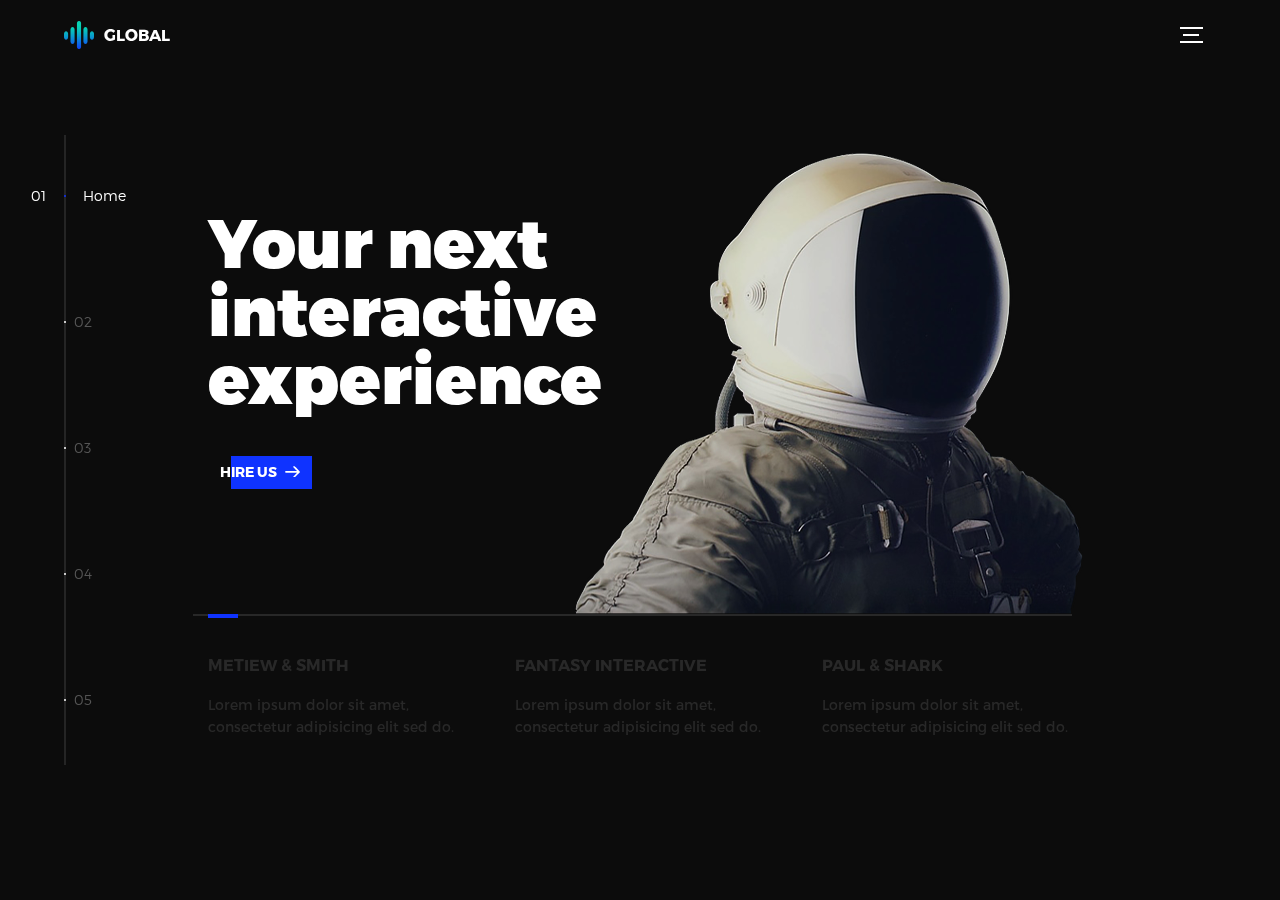
==== Presentation Website/index.html @ 02e7e5b3 "Template setup" ====
<!DOCTYPE html>
<html lang="en">
<head>
  <title>Global</title>
  <meta charset="utf-8">
  <meta name="viewport" content="width=device-width, initial-scale=1">
  <meta http-equiv="X-UA-Compatible" content="IE=edge">
  <meta name="description" content="HTML5 website template">
  <meta name="keywords" content="global, template, html, sass, jquery">
  <meta name="author" content="Bucky Maler">
  <link rel="stylesheet" href="assets/css/main.css">
</head>
<body>

<!-- notification for small viewports and landscape oriented smartphones -->
<div class="device-notification">
  <a class="device-notification--logo" href="#0">
    <img src="assets/img/logo.png" alt="Global">
    <p>Global</p>
  </a>
  <p class="device-notification--message">Global has so much to offer that we must request you orient your device to portrait or find a larger screen. You won't be disappointed.</p>
</div>

<div class="perspective effect-rotate-left">
  <div class="container"><div class="outer-nav--return"></div>
    <div id="viewport" class="l-viewport">
      <div class="l-wrapper">
        <header class="header">
          <a class="header--logo" href="#0">
            <img src="assets/img/logo.png" alt="Global">
            <p>Global</p>
          </a>
          <button class="header--cta cta">Hire Us</button>
          <div class="header--nav-toggle">
            <span></span>
          </div>
        </header>
        <nav class="l-side-nav">
          <ul class="side-nav">
            <li class="is-active"><span>Home</span></li>
            <li><span>Works</span></li>
            <li><span>About</span></li>
            <li><span>Contact</span></li>
            <li><span>Hire us</span></li>
          </ul>
        </nav>
        <ul class="l-main-content main-content">
          <li class="l-section section section--is-active">
            <div class="intro">
              <div class="intro--banner">
                <h1>Your next<br>interactive<br>experience</h1>
                <button class="cta">Hire Us
                  <svg version="1.1" id="Layer_1" xmlns="http://www.w3.org/2000/svg" xmlns:xlink="http://www.w3.org/1999/xlink" x="0px" y="0px" viewBox="0 0 150 118" style="enable-background:new 0 0 150 118;" xml:space="preserve">
                  <g transform="translate(0.000000,118.000000) scale(0.100000,-0.100000)">
                    <path d="M870,1167c-34-17-55-57-46-90c3-15,81-100,194-211l187-185l-565-1c-431,0-571-3-590-13c-55-28-64-94-18-137c21-20,33-20,597-20h575l-192-193C800,103,794,94,849,39c20-20,39-29,61-29c28,0,63,30,298,262c147,144,272,271,279,282c30,51,23,60-219,304C947,1180,926,1196,870,1167z"/>
                  </g>
                  </svg>
                  <span class="btn-background"></span>
                </button>
                <img src="assets/img/introduction-visual.png" alt="Welcome">
              </div>
              <div class="intro--options">
                <a href="#0">
                  <h3>Metiew &amp; Smith</h3>
                  <p>Lorem ipsum dolor sit amet, consectetur adipisicing elit sed do.</p>
                </a>
                <a href="#0">
                  <h3>Fantasy interactive</h3>
                  <p>Lorem ipsum dolor sit amet, consectetur adipisicing elit sed do.</p>
                </a>
                <a href="#0">
                  <h3>Paul &amp; shark</h3>
                  <p>Lorem ipsum dolor sit amet, consectetur adipisicing elit sed do.</p>
                </a>
              </div>
            </div>
          </li>
          <li class="l-section section">
            <div class="work">
              <h2>Selected work</h2>
              <div class="work--lockup">
                <ul class="slider">
                  <li class="slider--item slider--item-left">
                    <a href="#0">
                      <div class="slider--item-image">
                        <img src="assets/img/work-victory.jpg" alt="Victory">
                      </div>
                      <p class="slider--item-title">Victory</p>
                      <p class="slider--item-description">Lorem ipsum dolor sit amet, consectetur adipisicing elit sed do.</p>
                    </a>
                  </li>
                  <li class="slider--item slider--item-center">
                    <a href="#0">
                      <div class="slider--item-image">
                        <img src="assets/img/work-metiew-smith.jpg" alt="Metiew and Smith">
                      </div>
                      <p class="slider--item-title">Metiew &amp; Smith</p>
                      <p class="slider--item-description">Lorem ipsum dolor sit amet, consectetur adipisicing elit sed do.</p>
                    </a>
                  </li>
                  <li class="slider--item slider--item-right">
                    <a href="#0">
                      <div class="slider--item-image">
                        <img src="assets/img/work-alex-nowak.jpg" alt="Alex Nowak">
                      </div>
                      <p class="slider--item-title">Alex Nowak</p>
                      <p class="slider--item-description">Lorem ipsum dolor sit amet, consectetur adipisicing elit sed do.</p>
                    </a>
                  </li>
                </ul>
                <div class="slider--prev">
                  <svg version="1.1" id="Layer_1" xmlns="http://www.w3.org/2000/svg" xmlns:xlink="http://www.w3.org/1999/xlink" x="0px" y="0px"
                  viewBox="0 0 150 118" style="enable-background:new 0 0 150 118;" xml:space="preserve">
                  <g transform="translate(0.000000,118.000000) scale(0.100000,-0.100000)">
                    <path d="M561,1169C525,1155,10,640,3,612c-3-13,1-36,8-52c8-15,134-145,281-289C527,41,562,10,590,10c22,0,41,9,61,29
                    c55,55,49,64-163,278L296,510h575c564,0,576,0,597,20c46,43,37,109-18,137c-19,10-159,13-590,13l-565,1l182,180
                    c101,99,187,188,193,199c16,30,12,57-12,84C631,1174,595,1183,561,1169z"/>
                  </g>
                  </svg>
                </div>
                <div class="slider--next">
                  <svg version="1.1" id="Layer_1" xmlns="http://www.w3.org/2000/svg" xmlns:xlink="http://www.w3.org/1999/xlink" x="0px" y="0px" viewBox="0 0 150 118" style="enable-background:new 0 0 150 118;" xml:space="preserve">
                  <g transform="translate(0.000000,118.000000) scale(0.100000,-0.100000)">
                    <path d="M870,1167c-34-17-55-57-46-90c3-15,81-100,194-211l187-185l-565-1c-431,0-571-3-590-13c-55-28-64-94-18-137c21-20,33-20,597-20h575l-192-193C800,103,794,94,849,39c20-20,39-29,61-29c28,0,63,30,298,262c147,144,272,271,279,282c30,51,23,60-219,304C947,1180,926,1196,870,1167z"/>
                  </g>
                  </svg>
                </div>
              </div>
            </div>
          </li>
          <li class="l-section section">
            <div class="about">
              <div class="about--banner">
                <h2>We<br>believe in<br>passionate<br>people</h2>
                <a href="#0">Career
                  <span>
                    <svg version="1.1" id="Layer_1" xmlns="http://www.w3.org/2000/svg" xmlns:xlink="http://www.w3.org/1999/xlink" x="0px" y="0px" viewBox="0 0 150 118" style="enable-background:new 0 0 150 118;" xml:space="preserve">
                    <g transform="translate(0.000000,118.000000) scale(0.100000,-0.100000)">
                      <path d="M870,1167c-34-17-55-57-46-90c3-15,81-100,194-211l187-185l-565-1c-431,0-571-3-590-13c-55-28-64-94-18-137c21-20,33-20,597-20h575l-192-193C800,103,794,94,849,39c20-20,39-29,61-29c28,0,63,30,298,262c147,144,272,271,279,282c30,51,23,60-219,304C947,1180,926,1196,870,1167z"/>
                    </g>
                    </svg>
                  </span>
                </a>
                <img src="assets/img/about-visual.png" alt="About Us">
              </div>
              <div class="about--options">
                <a href="#0">
                  <h3>Winners</h3>
                </a>
                <a href="#0">
                  <h3>Philosophy</h3>
                </a>
                <a href="#0">
                  <h3>History</h3>
                </a>
              </div>
            </div>
          </li>
          <li class="l-section section">
            <div class="contact">
              <div class="contact--lockup">
                <div class="modal">
                  <div class="modal--information">
                    <p>Pawia 5, 31-154 Kraków, Poland</p>
                    <a href="mailto:ouremail@gmail.com">ouremail@gmail.com</a>
                    <a href="tel:+148126287560">+48 12 628 75 60</a>
                  </div>
                  <ul class="modal--options">
                    <li><a href="#0">Bēhance</a></li>
                    <li><a href="#0">dribbble</a></li>
                    <li><a href="mailto:ouremail@gmail.com">Contact Us</a></li>
                  </ul>
                </div>
              </div>
            </div>
          </li>
          <li class="l-section section">
            <div class="hire">
              <h2>You want us to do</h2>
              <!-- checkout formspree.io for easy form setup -->
              <form class="work-request">
                <div class="work-request--options">
                  <span class="options-a">
                    <input id="opt-1" type="checkbox" value="app design">
                    <label for="opt-1">
                      <svg version="1.1" id="Layer_1" xmlns="http://www.w3.org/2000/svg" xmlns:xlink="http://www.w3.org/1999/xlink" x="0px" y="0px"
                      viewBox="0 0 150 111" style="enable-background:new 0 0 150 111;" xml:space="preserve">
                      <g transform="translate(0.000000,111.000000) scale(0.100000,-0.100000)">
                        <path d="M950,705L555,310L360,505C253,612,160,700,155,700c-6,0-44-34-85-75l-75-75l278-278L550-5l475,475c261,261,475,480,475,485c0,13-132,145-145,145C1349,1100,1167,922,950,705z"/>
                      </g>
                      </svg>
                      App Design
                    </label>
                    <input id="opt-2" type="checkbox" value="graphic design">
                    <label for="opt-2">
                      <svg version="1.1" id="Layer_1" xmlns="http://www.w3.org/2000/svg" xmlns:xlink="http://www.w3.org/1999/xlink" x="0px" y="0px"
                      viewBox="0 0 150 111" style="enable-background:new 0 0 150 111;" xml:space="preserve">
                      <g transform="translate(0.000000,111.000000) scale(0.100000,-0.100000)">
                        <path d="M950,705L555,310L360,505C253,612,160,700,155,700c-6,0-44-34-85-75l-75-75l278-278L550-5l475,475c261,261,475,480,475,485c0,13-132,145-145,145C1349,1100,1167,922,950,705z"/>
                      </g>
                      </svg>
                      Graphic Design
                    </label>
                    <input id="opt-3" type="checkbox" value="motion design">
                    <label for="opt-3">
                      <svg version="1.1" id="Layer_1" xmlns="http://www.w3.org/2000/svg" xmlns:xlink="http://www.w3.org/1999/xlink" x="0px" y="0px"
                      viewBox="0 0 150 111" style="enable-background:new 0 0 150 111;" xml:space="preserve">
                      <g transform="translate(0.000000,111.000000) scale(0.100000,-0.100000)">
                        <path d="M950,705L555,310L360,505C253,612,160,700,155,700c-6,0-44-34-85-75l-75-75l278-278L550-5l475,475c261,261,475,480,475,485c0,13-132,145-145,145C1349,1100,1167,922,950,705z"/>
                      </g>
                      </svg>
                      Motion Design
                    </label>
                  </span>
                  <span class="options-b">
                    <input id="opt-4" type="checkbox" value="ux design">
                    <label for="opt-4">
                      <svg version="1.1" id="Layer_1" xmlns="http://www.w3.org/2000/svg" xmlns:xlink="http://www.w3.org/1999/xlink" x="0px" y="0px"
                      viewBox="0 0 150 111" style="enable-background:new 0 0 150 111;" xml:space="preserve">
                      <g transform="translate(0.000000,111.000000) scale(0.100000,-0.100000)">
                        <path d="M950,705L555,310L360,505C253,612,160,700,155,700c-6,0-44-34-85-75l-75-75l278-278L550-5l475,475c261,261,475,480,475,485c0,13-132,145-145,145C1349,1100,1167,922,950,705z"/>
                      </g>
                      </svg>
                      UX Design
                    </label>
                    <input id="opt-5" type="checkbox" value="webdesign">
                    <label for="opt-5">
                      <svg version="1.1" id="Layer_1" xmlns="http://www.w3.org/2000/svg" xmlns:xlink="http://www.w3.org/1999/xlink" x="0px" y="0px"
                      viewBox="0 0 150 111" style="enable-background:new 0 0 150 111;" xml:space="preserve">
                      <g transform="translate(0.000000,111.000000) scale(0.100000,-0.100000)">
                        <path d="M950,705L555,310L360,505C253,612,160,700,155,700c-6,0-44-34-85-75l-75-75l278-278L550-5l475,475c261,261,475,480,475,485c0,13-132,145-145,145C1349,1100,1167,922,950,705z"/>
                      </g>
                      </svg>
                      Webdesign
                    </label>
                    <input id="opt-6" type="checkbox" value="marketing">
                    <label for="opt-6">
                      <svg version="1.1" id="Layer_1" xmlns="http://www.w3.org/2000/svg" xmlns:xlink="http://www.w3.org/1999/xlink" x="0px" y="0px"
                      viewBox="0 0 150 111" style="enable-background:new 0 0 150 111;" xml:space="preserve">
                      <g transform="translate(0.000000,111.000000) scale(0.100000,-0.100000)">
                        <path d="M950,705L555,310L360,505C253,612,160,700,155,700c-6,0-44-34-85-75l-75-75l278-278L550-5l475,475c261,261,475,480,475,485c0,13-132,145-145,145C1349,1100,1167,922,950,705z"/>
                      </g>
                      </svg>
                      Marketing
                    </label>
                  </span>
                </div>
                <div class="work-request--information">
                  <div class="information-name">
                    <input id="name" type="text" spellcheck="false">
                    <label for="name">Name</label>
                  </div>
                  <div class="information-email">
                    <input id="email" type="email" spellcheck="false">
                    <label for="email">Email</label>
                  </div>
                </div>
                <input type="submit" value="Send Request">
              </form>
            </div>
          </li>
        </ul>
      </div>
    </div>
  </div>
  <ul class="outer-nav">
    <li class="is-active">Home</li>
    <li>Works</li>
    <li>About</li>
    <li>Contact</li>
    <li>Hire us</li>
  </ul>
</div>

<script src="https://ajax.googleapis.com/ajax/libs/jquery/2.2.4/jquery.min.js"></script>
<script>window.jQuery || document.write('<script src="assets/js/vendor/jquery-2.2.4.min.js"><\/script>')</script>
<script src="assets/js/functions-min.js"></script>
</body>
</html>
---- Presentation Website/assets/css/main.css ----
@font-face{font-family:'Montserrat';src:url("fonts/Montserrat-Black.eot");src:local("☺"),url("fonts/Montserrat-Black.woff") format("woff"),url("fonts/Montserrat-Black.ttf") format("truetype"),url("fonts/Montserrat-Black.svg") format("svg");font-weight:900;font-style:normal}@font-face{font-family:'Montserrat';src:url("fonts/Montserrat-Bold.eot");src:local("☺"),url("fonts/Montserrat-Bold.woff") format("woff"),url("fonts/Montserrat-Bold.ttf") format("truetype"),url("fonts/Montserrat-Bold.svg") format("svg");font-weight:700;font-style:normal}@font-face{font-family:'Montserrat';src:url("fonts/Montserrat-Regular.eot");src:local("☺"),url("fonts/Montserrat-Regular.woff") format("woff"),url("fonts/Montserrat-Regular.ttf") format("truetype"),url("fonts/Montserrat-Regular.svg") format("svg");font-weight:400;font-style:normal}@font-face{font-family:'Montserrat';src:url("fonts/Montserrat-Light.eot");src:local("☺"),url("fonts/Montserrat-Light.woff") format("woff"),url("fonts/Montserrat-Light.ttf") format("truetype"),url("fonts/Montserrat-Light.svg") format("svg");font-weight:300;font-style:normal}/*! normalize.css v3.0.2 | MIT License | git.io/normalize */html{font-family:sans-serif;-ms-text-size-adjust:100%;-webkit-text-size-adjust:100%}body{margin:0}article,aside,details,figcaption,figure,footer,header,hgroup,main,menu,nav,section,summary{display:block}audio,canvas,progress,video{display:inline-block;vertical-align:baseline}audio:not([controls]){display:none;height:0}[hidden],template{display:none}a{background-color:transparent}a:active,a:hover{outline:0}abbr[title]{border-bottom:1px dotted}b,strong{font-weight:bold}dfn{font-style:italic}h1{font-size:2em;margin:0.67em 0}mark{background:#ff0;color:#000}small{font-size:80%}sub,sup{font-size:75%;line-height:0;position:relative;vertical-align:baseline}sup{top:-0.5em}sub{bottom:-0.25em}img{border:0}svg:not(:root){overflow:hidden}figure{margin:1em 40px}hr{box-sizing:content-box;height:0}pre{overflow:auto}code,kbd,pre,samp{font-family:monospace, monospace;font-size:1em}button,input,optgroup,select,textarea{color:inherit;font:inherit;margin:0}button{overflow:visible}button,select{text-transform:none}button,html input[type="button"],input[type="reset"],input[type="submit"]{-webkit-appearance:button;cursor:pointer}button[disabled],html input[disabled]{cursor:default}button::-moz-focus-inner,input::-moz-focus-inner{border:0;padding:0}input{line-height:normal}input[type="checkbox"],input[type="radio"]{box-sizing:border-box;padding:0}input[type="number"]::-webkit-inner-spin-button,input[type="number"]::-webkit-outer-spin-button{height:auto}input[type="search"]{-webkit-appearance:textfield;box-sizing:content-box}input[type="search"]::-webkit-search-cancel-button,input[type="search"]::-webkit-search-decoration{-webkit-appearance:none}fieldset{border:1px solid #c0c0c0;margin:0 2px;padding:0.35em 0.625em 0.75em}legend{border:0;padding:0}textarea{overflow:auto}optgroup{font-weight:bold}table{border-collapse:collapse;border-spacing:0}td,th{padding:0}::-moz-selection{background:#FFF498}::selection{background:#FFF498}::-moz-selection{background:#FFF498}img::-moz-selection{background:transparent}img::selection{background:transparent}img::-moz-selection{background:transparent}body{-webkit-tap-highlight-color:#FFF498}body{background-color:#0c0c0c;font-size:14px;line-height:1.6;font-family:"Montserrat",sans-serif;color:#fff;-webkit-font-smoothing:antialiased;-webkit-text-size-adjust:100%}.l-viewport{position:relative;width:100%;height:100vh;box-shadow:0 0 45px 5px rgba(0,0,0,0.85);overflow:hidden}.l-wrapper{position:relative;width:1440px;max-width:90%;height:100%;margin:0 auto}.l-side-nav{position:absolute;left:0;display:-webkit-box;display:-webkit-flex;display:-ms-flexbox;display:flex;height:100%;-webkit-box-align:center;-webkit-align-items:center;-ms-flex-align:center;align-items:center}.l-side-nav::before{content:"";position:absolute;top:50%;left:0;-webkit-transform:translateY(-50%);transform:translateY(-50%);width:2px;height:70%;max-height:750px;background-color:#555;opacity:.35;z-index:10}@media (max-width: 1180px){.l-side-nav{display:none}}.l-main-content{position:relative;width:100%;height:100%;margin:0;padding:0;list-style:none}.l-section{position:absolute;width:100%;height:100%}.device-notification{display:none;position:fixed;top:0;left:0;width:100%;height:100%;-webkit-box-orient:vertical;-webkit-box-direction:normal;-webkit-flex-direction:column;-ms-flex-direction:column;flex-direction:column;-webkit-box-align:center;-webkit-align-items:center;-ms-flex-align:center;-ms-grid-row-align:center;align-items:center;-webkit-box-pack:center;-webkit-justify-content:center;-ms-flex-pack:center;justify-content:center;background-color:#0c0c0c;z-index:12}.device-notification--logo{display:-webkit-box;display:-webkit-flex;display:-ms-flexbox;display:flex;-webkit-box-align:center;-webkit-align-items:center;-ms-flex-align:center;align-items:center;text-decoration:none;color:#fff}.device-notification--logo p{margin:0 0 0 10px;font-size:16px;font-weight:700;text-transform:uppercase}.device-notification--message{width:70%;margin:30px 0 0 0;font-weight:700;text-align:center}@media (max-width: 767px) and (min-width: 601px) and (max-height: 680px){.device-notification{display:-webkit-box;display:-webkit-flex;display:-ms-flexbox;display:flex}}@media (max-width: 600px) and (min-width: 480px) and (max-height: 580px){.device-notification{display:-webkit-box;display:-webkit-flex;display:-ms-flexbox;display:flex}}@media (max-width: 736px) and (min-width: 360px) and (orientation: landscape){.device-notification{display:-webkit-box;display:-webkit-flex;display:-ms-flexbox;display:flex}}@media(max-width: 359px){.device-notification{display:-webkit-box;display:-webkit-flex;display:-ms-flexbox;display:flex}}.section{opacity:0;visibility:hidden;-webkit-transition:opacity .4s ease-in-out,visibility 0s .4s;transition:opacity .4s ease-in-out,visibility 0s .4s}.section--is-active{opacity:1;visibility:visible;z-index:1;-webkit-transition:opacity .4s ease-in-out .4s;transition:opacity .4s ease-in-out .4s}.section--next{-webkit-transform:translateY(-45px);transform:translateY(-45px);-webkit-transition:-webkit-transform .4s ease-in-out;transition:-webkit-transform .4s ease-in-out;transition:transform .4s ease-in-out;transition:transform .4s ease-in-out, -webkit-transform .4s ease-in-out}.section--prev{-webkit-transform:translateY(45px);transform:translateY(45px);-webkit-transition:-webkit-transform .4s ease-in-out;transition:-webkit-transform .4s ease-in-out;transition:transform .4s ease-in-out;transition:transform .4s ease-in-out, -webkit-transform .4s ease-in-out}.header{position:absolute;top:0;left:0;display:-webkit-box;display:-webkit-flex;display:-ms-flexbox;display:flex;width:100%;height:70px;-webkit-box-align:center;-webkit-align-items:center;-ms-flex-align:center;align-items:center;-webkit-box-pack:justify;-webkit-justify-content:space-between;-ms-flex-pack:justify;justify-content:space-between;z-index:10}.header--logo{display:-webkit-box;display:-webkit-flex;display:-ms-flexbox;display:flex;-webkit-box-align:center;-webkit-align-items:center;-ms-flex-align:center;align-items:center;text-decoration:none;color:#fff}.header--logo p{margin:0 0 0 10px;font-size:16px;font-weight:700;text-transform:uppercase}.header--nav-toggle{display:-webkit-box;display:-webkit-flex;display:-ms-flexbox;display:flex;width:50px;height:50px;-webkit-box-orient:vertical;-webkit-box-direction:normal;-webkit-flex-direction:column;-ms-flex-direction:column;flex-direction:column;-webkit-box-align:center;-webkit-align-items:center;-ms-flex-align:center;align-items:center;-webkit-box-pack:center;-webkit-justify-content:center;-ms-flex-pack:center;justify-content:center;cursor:pointer}.header--nav-toggle span,.header--nav-toggle::before,.header--nav-toggle::after{content:"";position:relative;width:16px;height:2px;background-color:#fff}.header--nav-toggle::before{bottom:5px;width:23px}.header--nav-toggle::after{top:5px;width:23px}.header--cta{position:absolute;top:50%;left:50%;-webkit-transform:translate(-50%, -50%);transform:translate(-50%, -50%);padding:0 20px;line-height:30px;text-decoration:none;color:#fff;font-weight:700;text-transform:uppercase;background-color:#0f33ff;border:none;opacity:0;visibility:hidden;-webkit-transition:opacity .4s ease-in-out,visibility 0s .4s;transition:opacity .4s ease-in-out,visibility 0s .4s}.header--cta:focus{outline:none}.header--cta.is-active{opacity:1;visibility:visible;-webkit-transition:opacity .4s ease-in-out .4s;transition:opacity .4s ease-in-out .4s}@media (max-width: 767px){.header--cta{display:none}}.side-nav{position:relative;display:-webkit-box;display:-webkit-flex;display:-ms-flexbox;display:flex;width:100px;height:70%;max-height:750px;-webkit-box-orient:vertical;-webkit-box-direction:normal;-webkit-flex-direction:column;-ms-flex-direction:column;flex-direction:column;-webkit-justify-content:space-around;-ms-flex-pack:distribute;justify-content:space-around;margin:0;padding:0;list-style-position:inside;z-index:10}.side-nav>li{position:relative;top:-5px;color:#fff;font-size:6px;cursor:pointer}.side-nav>li span{position:relative;top:3px;left:10px;color:#fff;font-size:14px;font-weight:300;opacity:0;visibility:hidden}.side-nav>li::before{position:absolute;top:3px;left:10px;color:#555;font-size:14px;font-weight:300}.side-nav li:nth-child(1)::before{content:"01"}.side-nav li:nth-child(2)::before{content:"02"}.side-nav li:nth-child(3)::before{content:"03"}.side-nav li:nth-child(4)::before{content:"04"}.side-nav li:nth-child(5)::before{content:"05"}.side-nav li.is-active{color:#0f33ff;-webkit-transition:color .4s ease-in-out;transition:color .4s ease-in-out}.side-nav li.is-active span{opacity:1;visibility:visible;-webkit-transition:opacity .4s ease-in-out;transition:opacity .4s ease-in-out}.side-nav li.is-active::before{left:-33px;color:#fff}.intro{position:relative;display:-webkit-box;display:-webkit-flex;display:-ms-flexbox;display:flex;width:900px;max-width:75%;height:100%;-webkit-box-orient:vertical;-webkit-box-direction:normal;-webkit-flex-direction:column;-ms-flex-direction:column;flex-direction:column;-webkit-box-pack:center;-webkit-justify-content:center;-ms-flex-pack:center;justify-content:center;margin:0 auto}@media (max-width: 1180px){.intro{max-width:100%}}.intro--banner{position:relative;height:475px}.intro--banner::before{content:"";position:absolute;bottom:20px;left:-15px;right:0;height:2px;background-color:#282828}.intro--banner::after{content:"";position:absolute;bottom:18px;left:0;width:30px;height:4px;background-color:#0f33ff}.intro--banner h1{position:relative;font-size:68px;font-weight:900;line-height:1;z-index:1}.intro--banner button{position:relative;padding:5px 17px 5px 12px;font-weight:700;text-transform:uppercase;background-color:transparent;border:none}.intro--banner button .btn-background{position:absolute;top:0;left:23px;right:0;height:100%;background-color:#0f33ff;z-index:-1;-webkit-transition:left .2s ease-in-out;transition:left .2s ease-in-out}.intro--banner button:hover .btn-background{left:0}.intro--banner button:focus{outline:none}.intro--banner button svg{position:relative;left:5px;width:15px;fill:#fff}.intro--banner img{position:absolute;bottom:21px;right:-12px}.intro--options{display:-webkit-box;display:-webkit-flex;display:-ms-flexbox;display:flex;-webkit-box-pack:justify;-webkit-justify-content:space-between;-ms-flex-pack:justify;justify-content:space-between;margin:0;padding:0;list-style:none}.intro--options>a{max-width:250px;text-decoration:none;color:#282828;-webkit-transition:color .2s ease-in-out;transition:color .2s ease-in-out}.intro--options>a:hover{color:#fff}.intro--options h3{font-size:16px;text-transform:uppercase}.intro--options p{margin-bottom:0}@media (max-width: 900px){.intro--banner{height:380px}.intro--banner h1{font-size:55px}.intro--banner img{width:430px}.intro--options>a{margin-right:30px}.intro--options>a:last-child{margin-right:0}}@media (max-width: 767px){.intro--banner{height:305px}.intro--banner h1{font-size:44px}.intro--banner img{width:330px}.intro--options{display:block}.intro--options>a{display:block;max-width:100%;margin:0 0 30px 0}.intro--options>a:last-child{margin-bottom:0}}@media (max-width: 600px){.intro--banner{height:360px}.intro--banner h1{font-size:55px}.intro--banner img{display:none}}@media (max-width: 600px) and (max-height: 750px){.intro--banner{height:auto}.intro--banner::before,.intro--banner::after{display:none}.intro--banner h1{margin-top:0}.intro--options{display:none}}.work{position:relative;display:-webkit-box;display:-webkit-flex;display:-ms-flexbox;display:flex;width:960px;max-width:80%;height:100%;-webkit-box-orient:vertical;-webkit-box-direction:normal;-webkit-flex-direction:column;-ms-flex-direction:column;flex-direction:column;-webkit-box-pack:center;-webkit-justify-content:center;-ms-flex-pack:center;justify-content:center;margin:0 auto}@media (max-width: 1180px){.work{max-width:100%}}.work h2{margin:0 0 20px 0;font-size:30px;text-align:center}.work--lockup{position:relative}.work--lockup .slider{position:relative;display:-webkit-box;display:-webkit-flex;display:-ms-flexbox;display:flex;width:80%;margin:0 auto;padding:0;list-style:none}.work--lockup .slider--item{position:absolute;display:none;text-align:center}.work--lockup .slider--item a{text-decoration:none;color:#858585}.work--lockup .slider--item-title{margin-top:10px;font-size:12px;font-weight:700;text-transform:uppercase}.work--lockup .slider--item-description{display:none;max-width:250px;margin:0 auto}.work--lockup .slider--item-image{width:150px;height:150px;margin:0 auto;border-radius:50%;overflow:hidden}.work--lockup .slider--item-image img{width:100%}.work--lockup .slider--item-left{top:50%;left:0;-webkit-transform:translateY(-50%);transform:translateY(-50%);display:block}.work--lockup .slider--item-right{top:50%;right:0;-webkit-transform:translateY(-50%);transform:translateY(-50%);display:block}.work--lockup .slider--item-center{position:relative;top:30px;left:50%;-webkit-transform:translateX(-50%);transform:translateX(-50%);display:block}.work--lockup .slider--item-center a{color:#fff}.work--lockup .slider--item-center .slider--item-title{margin-top:25px;font-size:16px}.work--lockup .slider--item-center .slider--item-description{display:block}.work--lockup .slider--item-center .slider--item-image{width:300px;height:300px}.work--lockup .slider--next,.work--lockup .slider--prev{position:absolute;top:160px;display:-webkit-box;display:-webkit-flex;display:-ms-flexbox;display:flex;width:50px;height:50px;-webkit-box-align:center;-webkit-align-items:center;-ms-flex-align:center;align-items:center;-webkit-box-pack:center;-webkit-justify-content:center;-ms-flex-pack:center;justify-content:center;background-color:#282828;border-radius:50%;cursor:pointer}.work--lockup .slider--next svg,.work--lockup .slider--prev svg{width:20px;fill:#fff}.work--lockup .slider--next{right:0}.work--lockup .slider--prev{left:0}@media (max-width: 900px){.work--lockup .slider--item-image{width:120px;height:120px}.work--lockup .slider--item-center .slider--item-image{width:240px;height:240px}.work--lockup .slider--next,.work--lockup .slider--prev{top:130px}}@media (max-width: 767px){.work--lockup .slider{width:75%}.work--lockup .slider--item-image{width:90px;height:90px}.work--lockup .slider--item-center .slider--item-image{width:190px;height:190px}.work--lockup .slider--next,.work--lockup .slider--prev{top:105px}}@media (max-width: 600px){.work--lockup .slider{width:auto}.work--lockup .slider--item-left,.work--lockup .slider--item-right{display:none}}.about{position:relative;display:-webkit-box;display:-webkit-flex;display:-ms-flexbox;display:flex;width:900px;max-width:75%;height:100%;-webkit-box-orient:vertical;-webkit-box-direction:normal;-webkit-flex-direction:column;-ms-flex-direction:column;flex-direction:column;-webkit-box-pack:center;-webkit-justify-content:center;-ms-flex-pack:center;justify-content:center;margin:0 auto}@media (max-width: 1180px){.about{max-width:100%}}.about--banner{position:relative;height:475px}.about--banner::before{content:"";position:absolute;top:20px;left:200px;-webkit-transform:rotate(-25deg);transform:rotate(-25deg);border:5px solid #0f33ff;border-right-color:transparent;border-bottom-color:transparent}.about--banner::after{content:"";position:absolute;top:75px;left:400px;-webkit-transform:rotate(45deg);transform:rotate(45deg);width:10px;height:10px;background-color:#0f33ff}.about--banner h2{position:relative;margin-top:35px;font-size:68px;font-weight:900;line-height:1;z-index:1}.about--banner h2::before{content:"";position:absolute;top:60px;left:268px;width:30px;height:30px;background-color:#0f33ff;border-radius:50%}.about--banner h2::after{content:"";position:absolute;top:255px;left:255px;width:10px;height:10px;background-color:#0f33ff}.about--banner a{padding:5px 17px 5px 0;text-decoration:none;color:#fff;font-weight:700;text-transform:uppercase;background-color:transparent}.about--banner a:hover svg{left:10px}.about--banner a svg{position:relative;left:5px;width:15px;fill:#fff;-webkit-transition:left .2s ease-in-out;transition:left .2s ease-in-out}.about--banner img{position:absolute;bottom:-90px;right:-12px}.about--options{display:-webkit-box;display:-webkit-flex;display:-ms-flexbox;display:flex;max-width:600px;-webkit-box-pack:justify;-webkit-justify-content:space-between;-ms-flex-pack:justify;justify-content:space-between;margin:0;padding:0;list-style:none}.about--options>a{position:relative;width:150px;height:75px;text-decoration:none;color:#fff;border:10px solid #0f33ff;background-position:center;background-size:cover;background-repeat:no-repeat}.about--options>a:nth-child(1){background-image:url("../img/about-winners.jpg")}.about--options>a:nth-child(2){background-image:url("../img/about-philosophy.jpg")}.about--options>a:nth-child(3){background-image:url("../img/about-history.jpg")}.about--options>a:hover h3{bottom:-50px}.about--options h3{position:absolute;bottom:-38px;left:10px;font-size:16px;text-transform:uppercase;-webkit-transition:bottom .2s ease-in-out,left .2s ease-in-out;transition:bottom .2s ease-in-out,left .2s ease-in-out}@media (max-width: 767px){.about--banner{height:305px}.about--banner::before{top:0;left:125px}.about--banner::after{top:35px;left:260px}.about--banner h2{margin-top:10px;font-size:44px}.about--banner h2::before{top:28px;left:168px}.about--banner h2::after{top:163px;left:163px}.about--banner img{width:315px}}@media (max-width: 600px){.about--banner{height:auto}.about--banner::before{left:155px}.about--banner::after{left:310px}.about--banner h2{margin-top:0;font-size:55px}.about--banner h2::before{top:43px;left:214px}.about--banner h2::after{top:205px;left:205px}.about--banner img{display:none}.about--options{display:none}}.contact{position:fixed;top:0;left:0;width:100%;height:100%;background-image:url("../img/contact-visual.png");background-position:center;background-size:cover;background-repeat:no-repeat}.contact--lockup{position:relative;display:-webkit-box;display:-webkit-flex;display:-ms-flexbox;display:flex;width:900px;max-width:75%;height:100%;-webkit-box-align:center;-webkit-align-items:center;-ms-flex-align:center;align-items:center;-webkit-box-pack:end;-webkit-justify-content:flex-end;-ms-flex-pack:end;justify-content:flex-end;margin:0 auto}@media (max-width: 1180px){.contact--lockup{max-width:90%}}@media (max-width: 767px){.contact--lockup{-webkit-box-pack:center;-webkit-justify-content:center;-ms-flex-pack:center;justify-content:center}}.contact--lockup .modal{padding:45px 45px;text-align:center;background-color:#0c0c0c;box-shadow:0 0 30px 0 rgba(0,0,0,0.75)}.contact--lockup .modal--information p,.contact--lockup .modal--information a{display:block;margin:14px 0;text-decoration:none;color:#fff;font-weight:700}.contact--lockup .modal--information p{margin-top:0}.contact--lockup .modal--options{margin:0;padding:0;list-style:none}.contact--lockup .modal--options>li{width:130px;margin:0 auto 25px auto}.contact--lockup .modal--options li:nth-child(1){background-color:#1769ff}.contact--lockup .modal--options li:nth-child(2){background-color:#ea4c89}.contact--lockup .modal--options li:nth-child(3){margin-bottom:0;background-color:#0f33ff;text-transform:uppercase}.contact--lockup .modal--options a{display:block;width:100%;padding:8px 0;text-decoration:none;color:#fff;font-weight:700}.hire{position:relative;display:-webkit-box;display:-webkit-flex;display:-ms-flexbox;display:flex;width:700px;max-width:75%;height:100%;-webkit-box-orient:vertical;-webkit-box-direction:normal;-webkit-flex-direction:column;-ms-flex-direction:column;flex-direction:column;-webkit-box-pack:center;-webkit-justify-content:center;-ms-flex-pack:center;justify-content:center;margin:0 auto}@media (max-width: 1180px){.hire{max-width:100%}}.hire h2{margin:0 0 20px 0;font-size:30px;text-align:center}.work-request{display:-webkit-box;display:-webkit-flex;display:-ms-flexbox;display:flex;width:100%;-webkit-box-orient:vertical;-webkit-box-direction:normal;-webkit-flex-direction:column;-ms-flex-direction:column;flex-direction:column;-webkit-box-align:center;-webkit-align-items:center;-ms-flex-align:center;align-items:center;color:#fff}.work-request input[type="submit"]{width:400px;max-width:100%;line-height:50px;font-size:16px;font-weight:700;text-transform:uppercase;background-color:#0f33ff;border:none;border-radius:0}.work-request input[type="submit"]:focus{outline:none}.work-request--options{display:-webkit-box;display:-webkit-flex;display:-ms-flexbox;display:flex;width:100%;-webkit-box-orient:vertical;-webkit-box-direction:normal;-webkit-flex-direction:column;-ms-flex-direction:column;flex-direction:column;-webkit-box-align:center;-webkit-align-items:center;-ms-flex-align:center;align-items:center;margin:30px 0}.work-request--options .options-a{display:-webkit-box;display:-webkit-flex;display:-ms-flexbox;display:flex;width:100%;-webkit-box-pack:justify;-webkit-justify-content:space-between;-ms-flex-pack:justify;justify-content:space-between}.work-request--options .options-b{display:-webkit-box;display:-webkit-flex;display:-ms-flexbox;display:flex;width:72%;-webkit-flex-wrap:wrap;-ms-flex-wrap:wrap;flex-wrap:wrap;-webkit-justify-content:space-around;-ms-flex-pack:distribute;justify-content:space-around}.work-request--options label{display:block;width:200px;margin-bottom:30px;line-height:50px;font-size:16px;font-weight:700;text-align:center;border:2px solid #fff;cursor:pointer;-webkit-transition:background-color .2s ease-in-out,border-color .2s ease-in-out;transition:background-color .2s ease-in-out,border-color .2s ease-in-out}.work-request--options label svg{position:relative;left:-5px;width:0;fill:#fff;-webkit-transition:width .2s ease-in-out;transition:width .2s ease-in-out}.work-request--options input[type="checkbox"]{display:none}.work-request--options input[type="checkbox"]:checked+label{background-color:#0f33ff;border-color:#0f33ff}.work-request--options input[type="checkbox"]:checked+label svg{width:15px}.work-request--information{display:-webkit-box;display:-webkit-flex;display:-ms-flexbox;display:flex;width:100%;-webkit-box-pack:justify;-webkit-justify-content:space-between;-ms-flex-pack:justify;justify-content:space-between;margin-bottom:60px}.work-request--information .information-name,.work-request--information .information-email{position:relative;width:45%;height:50px;font-size:30px;font-weight:300}.work-request--information input[type="text"],.work-request--information input[type="email"]{width:100%;padding:0 0 5px 0;background-color:transparent;border:none;border-bottom:1px solid #fff;border-radius:0}.work-request--information input[type="text"]:focus,.work-request--information input[type="email"]:focus{outline:none;background-color:#0c0c0c}.work-request--information label{position:absolute;top:0;left:0;pointer-events:none;-webkit-transition:top .2s ease-in-out,font-size .2s ease-in-out;transition:top .2s ease-in-out,font-size .2s ease-in-out}.work-request--information input:focus+label,.work-request--information input.has-value+label{top:-15px;font-size:14px}@media (max-width: 767px){.work-request--options{-webkit-box-orient:horizontal;-webkit-box-direction:normal;-webkit-flex-direction:row;-ms-flex-direction:row;flex-direction:row;-webkit-justify-content:space-around;-ms-flex-pack:distribute;justify-content:space-around}.work-request--options .options-a,.work-request--options .options-b{display:block;width:auto}}@media (max-width: 600px){.work-request--options{margin:20px 0}}@media (max-width: 600px) and (max-width: 415px){.work-request--options{-webkit-box-pack:justify;-webkit-justify-content:space-between;-ms-flex-pack:justify;justify-content:space-between}}@media (max-width: 600px){.work-request--options label{width:150px;margin-bottom:15px;font-size:14px}.work-request--options input[type="checkbox"]:checked+label svg{width:12px}.work-request--information{margin-bottom:30px}.work-request--information .information-name,.work-request--information .information-email{height:40px;font-size:24px}}.perspective{position:relative;width:100%;height:100%;overflow:hidden}.perspective--modalview{position:fixed;-webkit-perspective:1500px;perspective:1500px}.container{position:relative;-webkit-transform:translateZ(0) translateX(0) rotateY(0deg);transform:translateZ(0) translateX(0) rotateY(0deg);min-height:100%;outline:30px solid #0f33ff;-webkit-transition:-webkit-transform .4s;transition:-webkit-transform .4s;transition:transform .4s;transition:transform .4s, -webkit-transform .4s}.modalview .container{position:absolute;width:100%;height:100%;overflow:hidden;-webkit-backface-visibility:hidden;backface-visibility:hidden}.effect-rotate-left .container{-webkit-transform-origin:0% 50%;transform-origin:0% 50%;-webkit-transition:-webkit-transform .4s;transition:-webkit-transform .4s;transition:transform .4s;transition:transform .4s, -webkit-transform .4s}.effect-rotate-left--animate .container{-webkit-transform:translateZ(-1800px) translateX(-50%) rotateY(45deg);transform:translateZ(-1800px) translateX(-50%) rotateY(45deg);outline:30px solid #0f33ff}.outer-nav{position:absolute;top:50%;left:55%;-webkit-transform:translateY(-50%);transform:translateY(-50%);-webkit-transform-style:preserve-3d;transform-style:preserve-3d;margin:0;padding:0;list-style:none;text-align:center;visibility:hidden;-webkit-transition:visibility 0s .2s;transition:visibility 0s .2s}.outer-nav.is-vis{visibility:visible}.outer-nav--return{position:absolute;top:0;left:0;width:100%;height:100%;display:none;cursor:pointer;z-index:11}.outer-nav--return.is-vis{display:block}.outer-nav>li{-webkit-transform-style:preserve-3d;transform-style:preserve-3d;-webkit-transform:translateX(350px) translateZ(-1000px);transform:translateX(350px) translateZ(-1000px);font-size:55px;font-weight:900;opacity:0;cursor:pointer;-webkit-transition:opacity .2s,-webkit-transform .2s;transition:opacity .2s,-webkit-transform .2s;transition:transform .2s,opacity .2s;transition:transform .2s,opacity .2s,-webkit-transform .2s}.outer-nav>li.is-vis{-webkit-transform:translateX(0) translateZ(0);transform:translateX(0) translateZ(0);opacity:1;-webkit-transition:opacity .4s,-webkit-transform .4s;transition:opacity .4s,-webkit-transform .4s;transition:transform .4s,opacity .4s;transition:transform .4s,opacity .4s,-webkit-transform .4s}.outer-nav>li::before{content:"";position:absolute;top:50%;left:50%;-webkit-transform:translate(-50%, -25%);transform:translate(-50%, -25%);width:110%;height:15px;opacity:0;background-color:#0f33ff}.outer-nav>li.is-active::before{opacity:1}@media (max-width: 767px){.outer-nav>li{font-size:44px}}@media (max-width: 600px){.outer-nav>li{font-size:34px}}.outer-nav li.is-vis:nth-child(2){-webkit-transition-delay:.04s;transition-delay:.04s}.outer-nav li.is-vis:nth-child(3){-webkit-transition-delay:.08s;transition-delay:.08s}.outer-nav li.is-vis:nth-child(4){-webkit-transition-delay:.12s;transition-delay:.12s}.outer-nav li.is-vis:nth-child(5){-webkit-transition-delay:.16s;transition-delay:.16s}
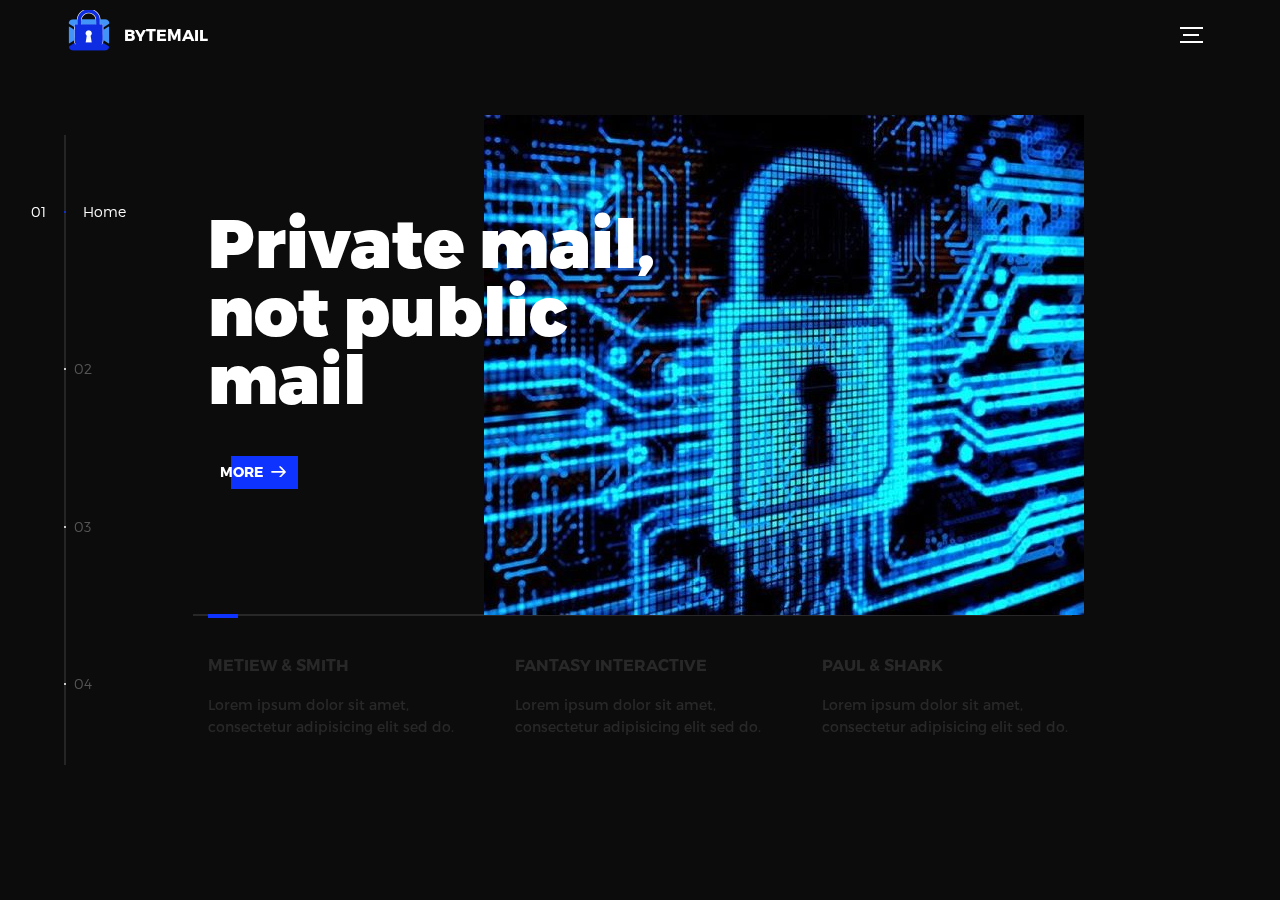
==== commit 35fbde50: "Home Page done" ====
--- a/Presentation Website/index.html
+++ b/Presentation Website/index.html
@@ -1,13 +1,13 @@
 <!DOCTYPE html>
 <html lang="en">
 <head>
-  <title>Global</title>
+  <title>ByteMail</title>
   <meta charset="utf-8">
   <meta name="viewport" content="width=device-width, initial-scale=1">
   <meta http-equiv="X-UA-Compatible" content="IE=edge">
-  <meta name="description" content="HTML5 website template">
-  <meta name="keywords" content="global, template, html, sass, jquery">
-  <meta name="author" content="Bucky Maler">
+  <meta name="description" content="Messaging application with a decentralized system to keep data safe">
+  <meta name="keywords" content="ByteMail, security, business, html, sass">
+  <meta name="author" content="Kevin Gao">
   <link rel="stylesheet" href="assets/css/main.css">
 </head>
 <body>
@@ -15,10 +15,10 @@
 <!-- notification for small viewports and landscape oriented smartphones -->
 <div class="device-notification">
   <a class="device-notification--logo" href="#0">
-    <img src="assets/img/logo.png" alt="Global">
-    <p>Global</p>
+    <img src="assets/img/logo.png" alt="ByteMail">
+    <p>ByteMail</p>
   </a>
-  <p class="device-notification--message">Global has so much to offer that we must request you orient your device to portrait or find a larger screen. You won't be disappointed.</p>
+  <p class="device-notification--message">ByteMail has so much to offer that we must request you orient your device to portrait or find a larger screen. You won't be disappointed.</p>
 </div>
 
 <div class="perspective effect-rotate-left">
@@ -27,10 +27,10 @@
       <div class="l-wrapper">
         <header class="header">
           <a class="header--logo" href="#0">
-            <img src="assets/img/logo.png" alt="Global">
-            <p>Global</p>
+            <img src="assets/img/logo.png" alt="ByteMail">
+            <p>ByteMail</p>
           </a>
-          <button class="header--cta cta">Hire Us</button>
+          <button class="header--cta cta">More</button>
           <div class="header--nav-toggle">
             <span></span>
           </div>
@@ -38,18 +38,17 @@
         <nav class="l-side-nav">
           <ul class="side-nav">
             <li class="is-active"><span>Home</span></li>
-            <li><span>Works</span></li>
             <li><span>About</span></li>
+            <li><span>Why</span></li>
             <li><span>Contact</span></li>
-            <li><span>Hire us</span></li>
           </ul>
         </nav>
         <ul class="l-main-content main-content">
           <li class="l-section section section--is-active">
             <div class="intro">
               <div class="intro--banner">
-                <h1>Your next<br>interactive<br>experience</h1>
-                <button class="cta">Hire Us
+                <h1>Private mail,<br>not public<br>mail</h1>
+                <button class="cta">More
                   <svg version="1.1" id="Layer_1" xmlns="http://www.w3.org/2000/svg" xmlns:xlink="http://www.w3.org/1999/xlink" x="0px" y="0px" viewBox="0 0 150 118" style="enable-background:new 0 0 150 118;" xml:space="preserve">
                   <g transform="translate(0.000000,118.000000) scale(0.100000,-0.100000)">
                     <path d="M870,1167c-34-17-55-57-46-90c3-15,81-100,194-211l187-185l-565-1c-431,0-571-3-590-13c-55-28-64-94-18-137c21-20,33-20,597-20h575l-192-193C800,103,794,94,849,39c20-20,39-29,61-29c28,0,63,30,298,262c147,144,272,271,279,282c30,51,23,60-219,304C947,1180,926,1196,870,1167z"/>
@@ -265,10 +264,9 @@
   </div>
   <ul class="outer-nav">
     <li class="is-active">Home</li>
-    <li>Works</li>
     <li>About</li>
+    <li>Why</li>
     <li>Contact</li>
-    <li>Hire us</li>
   </ul>
 </div>
 
